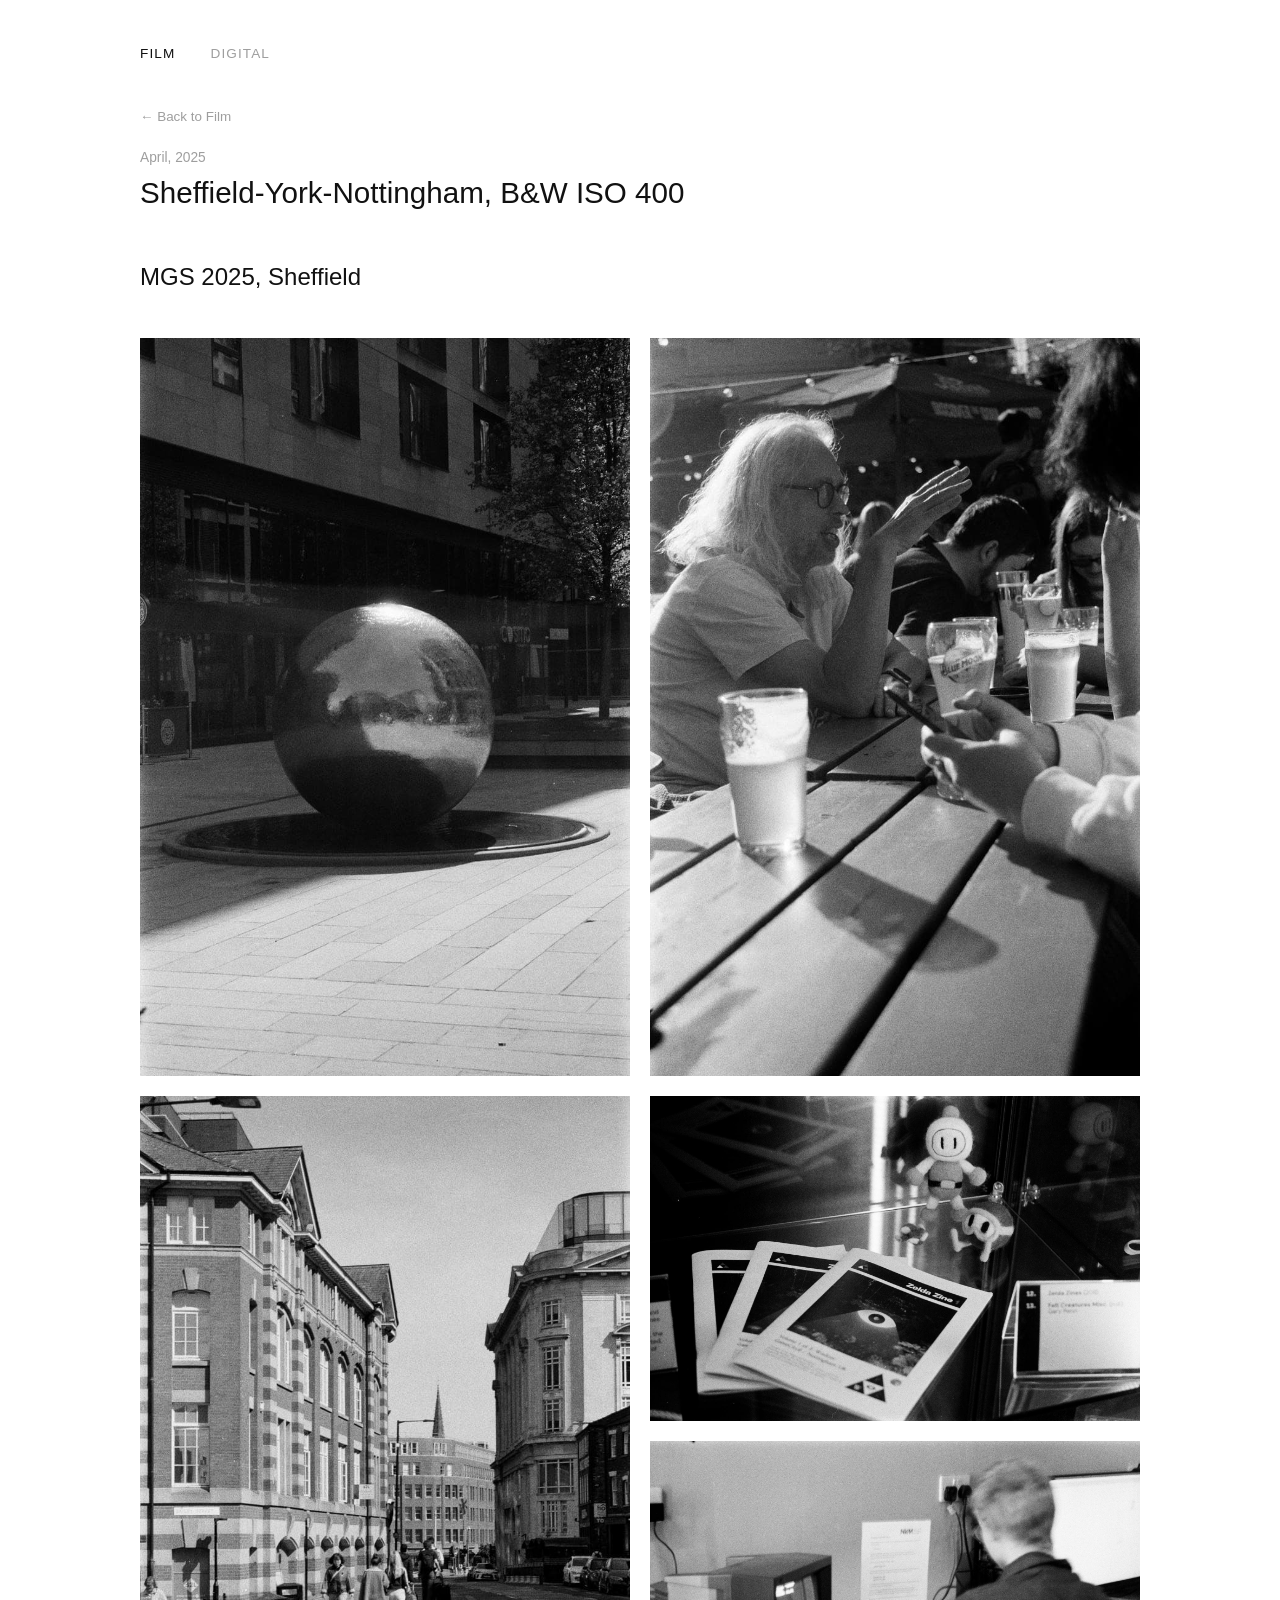
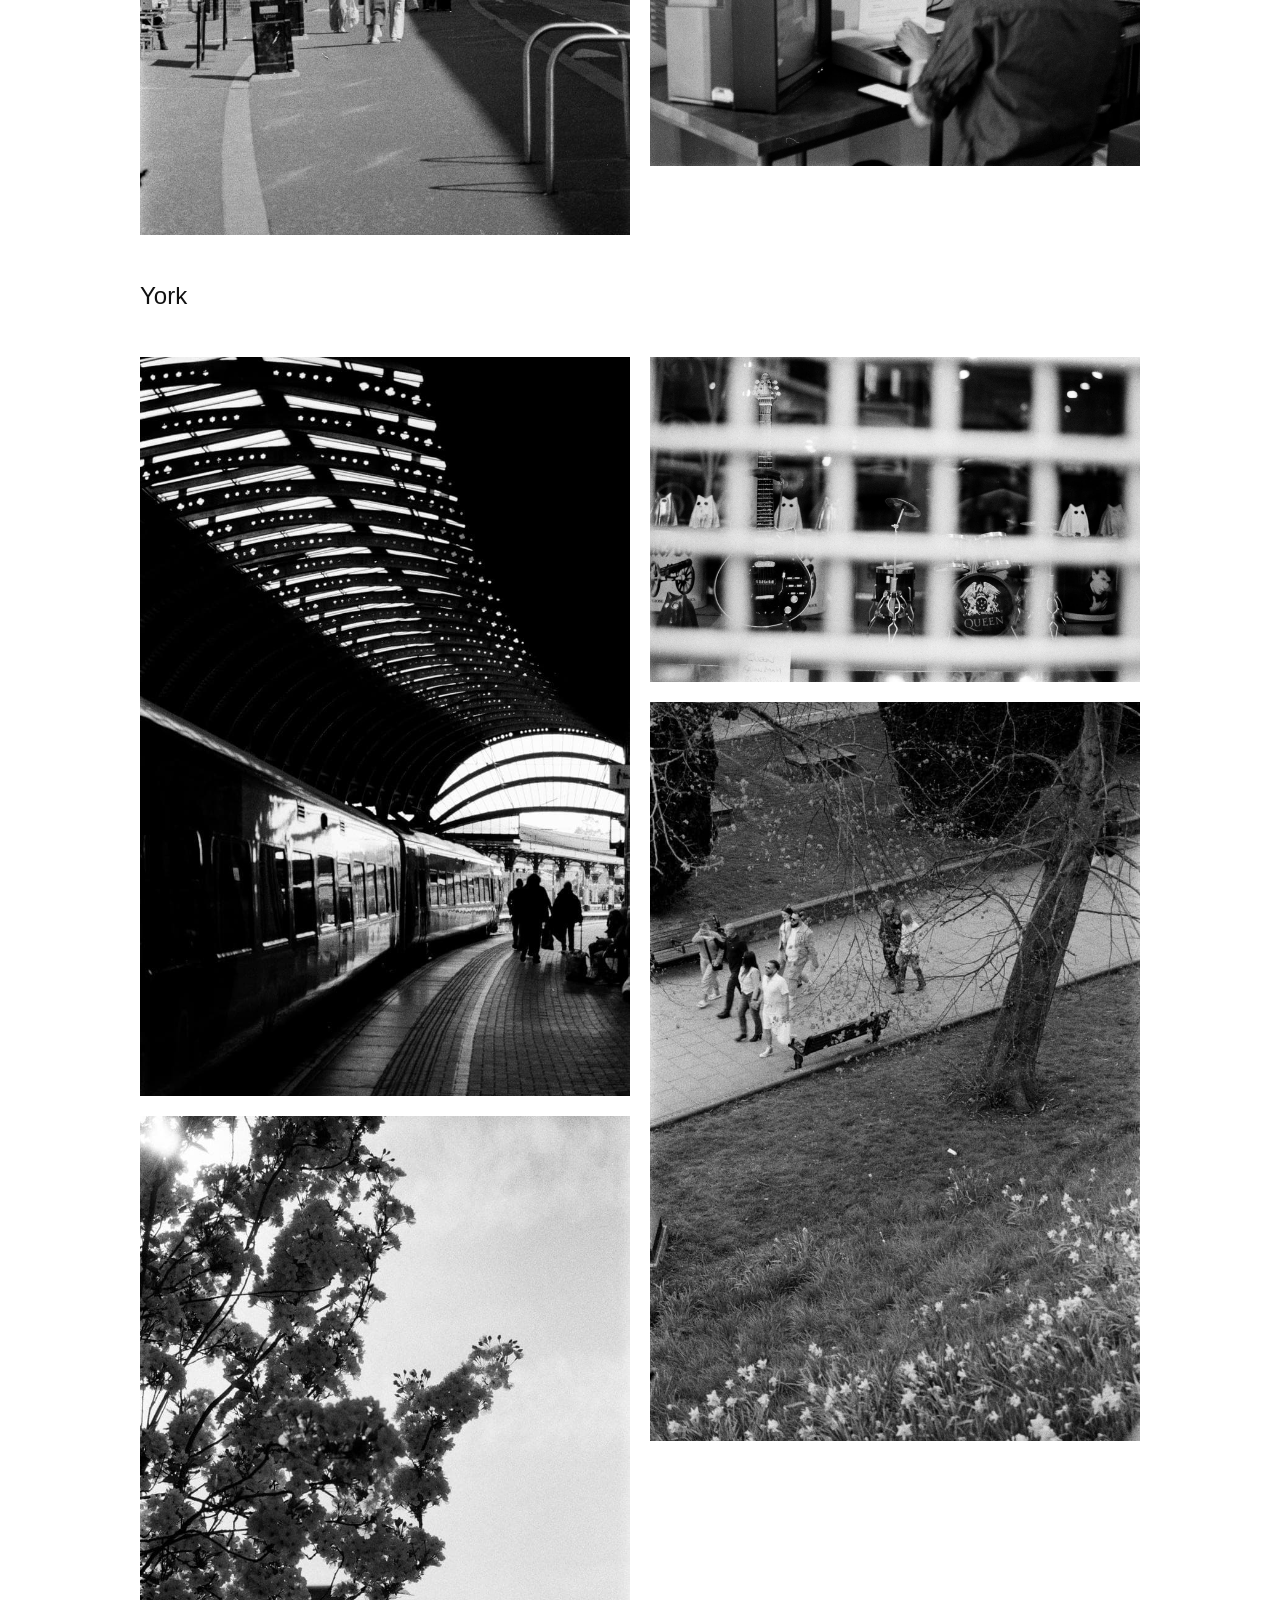
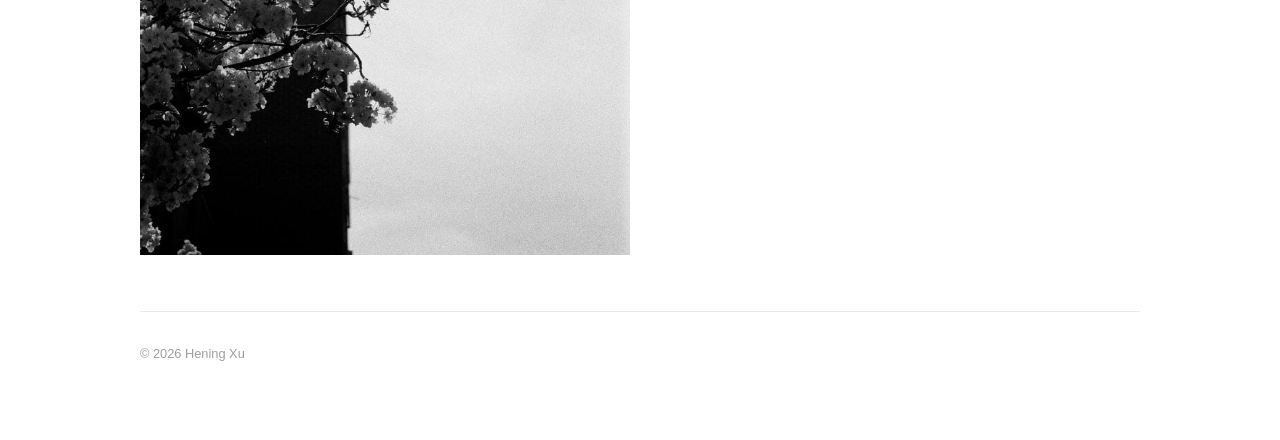
==== gallery/albums/2025_4_Sheffield.html @ 77fc4ff4 "Add files via upload" ====
<!DOCTYPE html>
<html lang="en">
<head>
  <meta charset="UTF-8">
  <meta name="viewport" content="width=device-width, initial-scale=1.0">
  <meta name="color-scheme" content="light dark">
  <meta name="robots" content="noai, noimageai">
  <title>2025 April B&W 400</title>
  <link rel="stylesheet" href="../style.css">
</head>

<body>

  <header class="site-header">
    <nav class="site-nav" aria-label="Main navigation">
      <a href="../index.html" class="active">Film</a>
      <a href="../digital.html">Digital</a>
    </nav>
  </header>

  <main>
    <div class="album-header">
      <a class="back-link" href="../index.html">&larr; Back to Film</a>
      <p class="album-page-date">April, 2025</p>
      <h1 class="album-page-title">Sheffield-York-Nottingham, B&W ISO 400</h1>
    </div>
    

    <div class="album-text">
      <p>MGS 2025, Sheffield</p>
    </div>

    <section class="photo-grid">

      <figure class="photo-item">
        <img src="../photos/2025_4_BW/sheffield_1.jpg" alt="" loading="lazy" decoding="async" draggable="false">
      </figure>

      <figure class="photo-item">
        <img src="../photos/2025_4_BW/sheffield_2.jpg" alt="" loading="lazy" decoding="async" draggable="false">
      </figure>

      <figure class="photo-item">
        <img src="../photos/2025_4_BW/arms.jpg" alt="" loading="lazy" decoding="async" draggable="false">
      </figure>

      <figure class="photo-item">
        <img src="../photos/2025_4_BW/zelda.jpg" alt="" loading="lazy" decoding="async" draggable="false">
      </figure>

      <figure class="photo-item">
        <img src="../photos/2025_4_BW/dan_sheffield.jpg" alt="" loading="lazy" decoding="async" draggable="false">
      </figure>

    </section>


    <div class="album-text">
      <p>York</p>
    </div>

    <section class="photo-grid">

      <figure class="photo-item">
        <img src="../photos/2025_4_BW/york_1.jpg" alt="" loading="lazy" decoding="async" draggable="false">
      </figure>

      <figure class="photo-item">
        <img src="../photos/2025_4_BW/york_2.jpg" alt="" loading="lazy" decoding="async" draggable="false">
      </figure>

      <figure class="photo-item">
        <img src="../photos/2025_4_BW/york_3.jpg" alt="" loading="lazy" decoding="async" draggable="false">
      </figure>

      <figure class="photo-item">
        <img src="../photos/2025_4_BW/york_4.jpg" alt="" loading="lazy" decoding="async" draggable="false">
      </figure>

  </main>

  <footer class="site-footer">
    <p>&copy; 2026 Hening Xu</p>
  </footer>

  <!-- Lightbox Image Viewer (using dialog elmt) -->
  <dialog class="lightbox" id="lightbox" aria-label="Image viewer">
    <button class="lb-btn lb-close" id="lb-close" aria-label="Close">&times;</button>
    <button class="lb-btn lb-prev" id="lb-prev" aria-label="Previous photo">&#8249;</button>
    <div class="lb-stage">
      <img id="lb-img" src="" alt="" draggable="false">
    </div>
    <button class="lb-btn lb-next" id="lb-next" aria-label="Next photo">&#8250;</button>
  </dialog>

  <script src="../lightbox.js"></script>
</body>
</html>
---- gallery/style.css ----
:root {
  color-scheme: light dark;
  --bg: #ffffff;
  --surface: #f2f2f2;
  --text: #111111;
  --muted: #9e9e9e;
  --border: #eaeaea;
  --backdrop: rgba(10, 10, 12, 0.94);
}

@media (prefers-color-scheme: dark) {
  :root {
    --bg: #111214;
    --surface: #1b1d21;
    --text: #f0f0f2;
    --muted: #7c8089;
    --border: #262930;
    --backdrop: rgba(5, 5, 7, 0.96);
  }
}

* {
  box-sizing: border-box;
}

body {
  margin: 0 auto;
  max-width: 66rem;
  padding: 2.75rem 1.75rem 4rem;
  background-color: var(--bg);
  color: var(--text);
  font-family: "Helvetica Neue", Helvetica, Arial, system-ui, sans-serif;
  line-height: 1.5;
}

.site-header {
  margin-bottom: 2.5rem;
}

.site-nav {
  display: flex;
  flex-wrap: wrap;
  gap: 2.2rem;
}

.site-nav a {
  text-decoration: none;
  font-size: 0.85rem;
  font-weight: 500;
  letter-spacing: 0.08em;
  text-transform: uppercase;
  color: var(--muted);
  transition: color 0.15s ease;
}

.site-nav a:hover,
.site-nav a.active {
  color: var(--text);
}

.block-list {
  display: flex;
  flex-direction: column;
  gap: 14px;
}

.album-block {
  position: relative;
  display: block;
  width: 100%;
  aspect-ratio: 16 / 9; 
  overflow: hidden;
  text-decoration: none;
  background-color: var(--surface);
}

.album-block img {
  width: 100%;
  height: 100%;
  object-fit: cover;
  display: block;
  user-select: none;
  -webkit-user-drag: none;
  transition: transform 0.65s ease;
}

/* Hover-triggered darkening overlay and date heading */
.album-overlay {
  position: absolute;
  inset: 0;
  display: flex;
  flex-direction: column;
  justify-content: center;
  align-items: flex-start;
  padding: 0 10%;
  background-color: rgba(0, 0, 0, 0.42);
  color: #ffffff;
  opacity: 0;
  transition: opacity 0.28s ease;
}

.album-block:hover .album-overlay,
.album-block:focus-visible .album-overlay {
  opacity: 1;
}

.album-block:hover img {
  transform: scale(1.015);
}

.album-date {
  display: block;
  font-size: 0.82rem;
  font-weight: 400;
  letter-spacing: 0.02em;
  opacity: 0.92;
  margin-bottom: 0.2rem;
}

.album-title {
  margin: 0;
  font-size: clamp(1.6rem, 3.2vw, 2.35rem);
  font-weight: 400;
  letter-spacing: -0.01em;
  line-height: 1.15;
}


.album-header {
  margin-bottom: 2rem;
}

.back-link {
  display: inline-block;
  margin-bottom: 1.25rem;
  font-size: 0.84rem;
  color: var(--muted);
  text-decoration: none;
}

.back-link:hover {
  color: var(--text);
}

.album-page-date {
  margin: 0 0 0.2rem;
  font-size: 0.86rem;
  color: var(--muted);
}

.album-page-title {
  margin: 0;
  font-size: 1.85rem;
  font-weight: 400;
}

/* Album Detail Page */
.photo-grid {
  column-count: 2;
  column-gap: 1.25rem;
}

.photo-item {
  break-inside: avoid;
  margin: 0 0 1.25rem;
  cursor: zoom-in;
}

.photo-item img {
  display: block;
  width: 100%;
  height: auto;
  background-color: var(--surface);
  user-select: none;
  -webkit-user-drag: none;
  transition: opacity 0.2s ease;
}

.photo-item:hover img {
  opacity: 0.92;
}

.site-footer {
  margin-top: 3.5rem;
  padding-top: 1.25rem;
  border-top: 1px solid var(--border);
  font-size: 0.8rem;
  color: var(--muted);
}

/* full-width photo*/
.photo-item.full-width {
    column-span: all;
}

/* lightbox */
.lightbox {
  padding: 0;
  border: none;
  background: transparent;
  width: 100vw;
  height: 100vh;
  max-width: 100vw;
  max-height: 100vh;
}

.lightbox::backdrop {
  background: var(--backdrop);
}

.lightbox[open] {
  display: flex;
  align-items: center;
  justify-content: center;
}

.lb-stage {
  max-width: min(90vw, 1280px);
  max-height: 90vh;
  padding: 1rem;
}

.lb-stage img {
  max-width: 100%;
  max-height: 86vh;
  width: auto;
  height: auto;
  object-fit: contain;
  display: block;
  user-select: none;
  -webkit-user-drag: none;
}

.lb-btn {
  position: fixed;
  border: none;
  background: transparent;
  color: rgba(255, 255, 255, 0.72);
  cursor: pointer;
  line-height: 1;
  padding: 0.5rem 0.8rem;
  transition: color 0.15s ease;
}

.lb-btn:hover {
  color: #ffffff;
}

.lb-close {
  top: 1rem;
  right: 1.25rem;
  font-size: 2rem;
}

.lb-prev,
.lb-next {
  top: 50%;
  transform: translateY(-50%);
  font-size: 2.5rem;
}

.lb-prev {
  left: 0.75rem;
}

.lb-next {
  right: 0.75rem;
}

/* On touchscreen devices (hover states unavailable), text remains visible by default, with a subtle top-to-bottom gradient applied to prevent it from being obscured. */
@media (hover: none) {
  .album-overlay {
    opacity: 1;
    background: linear-gradient(
      to bottom,
      rgba(0, 0, 0, 0.48) 0%,
      rgba(0, 0, 0, 0.1) 55%,
      rgba(0, 0, 0, 0) 100%
    );
  }
}

/* adaptation for mobile phones */
@media (max-width: 640px) {
  body {
    padding: 2rem 1rem 3rem;
  }

  .album-block {
    aspect-ratio: 16 / 10;
  }

  .album-overlay {
    padding: 1.25rem 1.4rem;
  }

  .photo-grid {
    column-count: 1;
  }
}

.album-text {
  max-width: 38rem;    
  margin: 2.5rem 0;    
  font-size: 1.5rem;
  line-height: 1.75;
  color: var(--text);
}

.album-text p {
  margin: 0 0 0.85rem;
}

.album-text p:last-child {
  margin-bottom: 0;
}
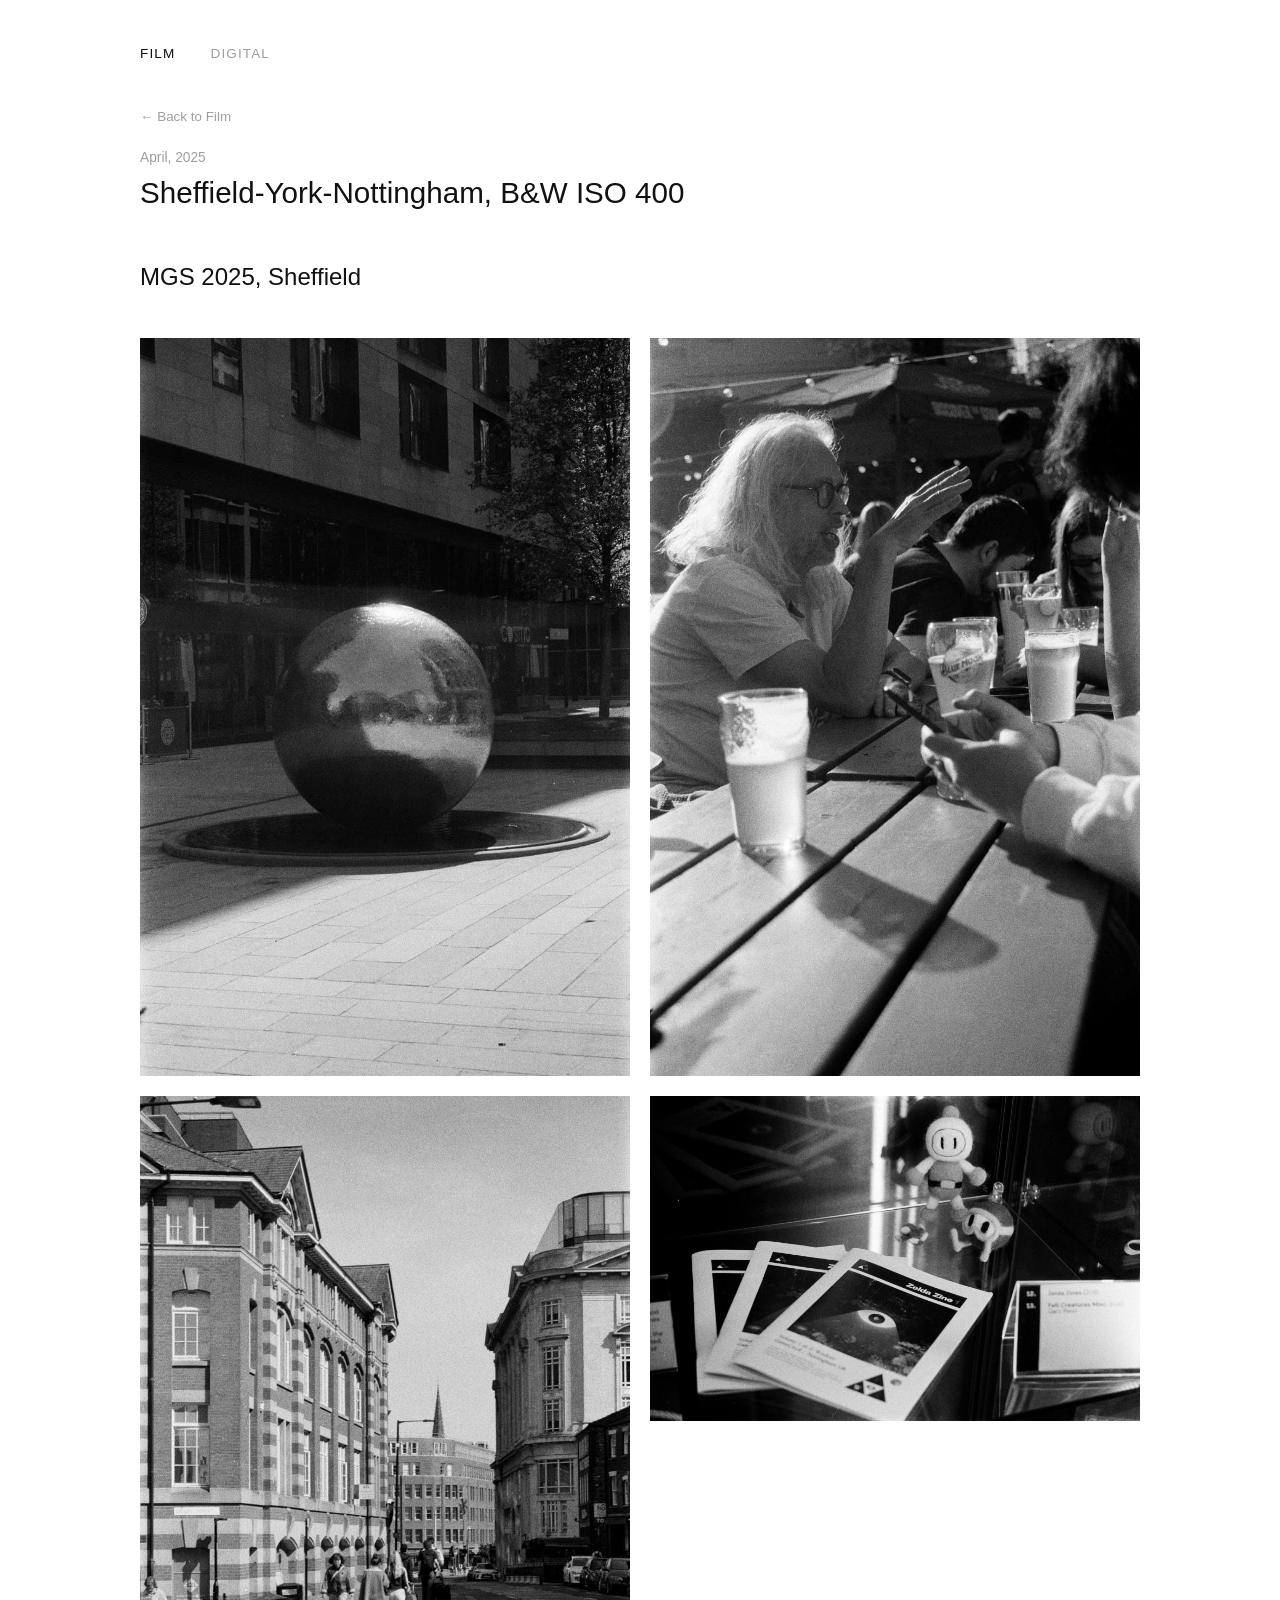
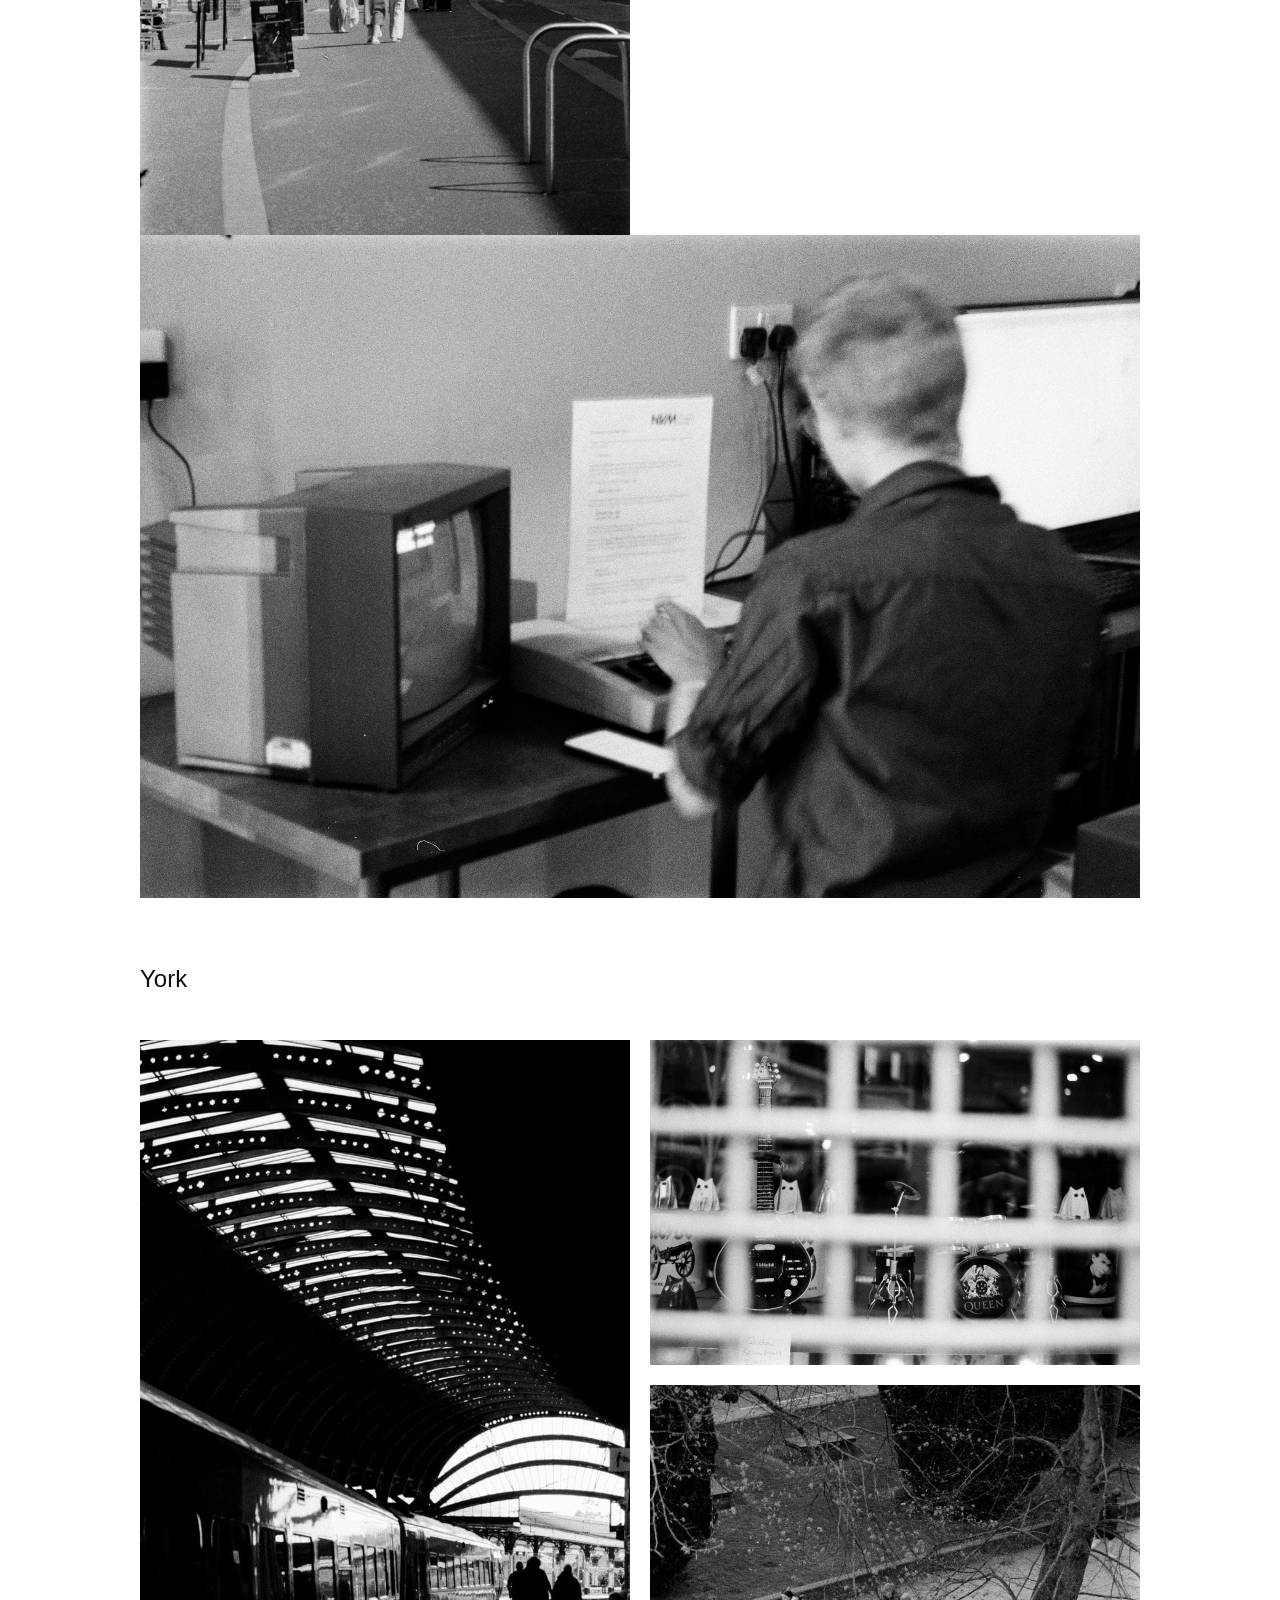
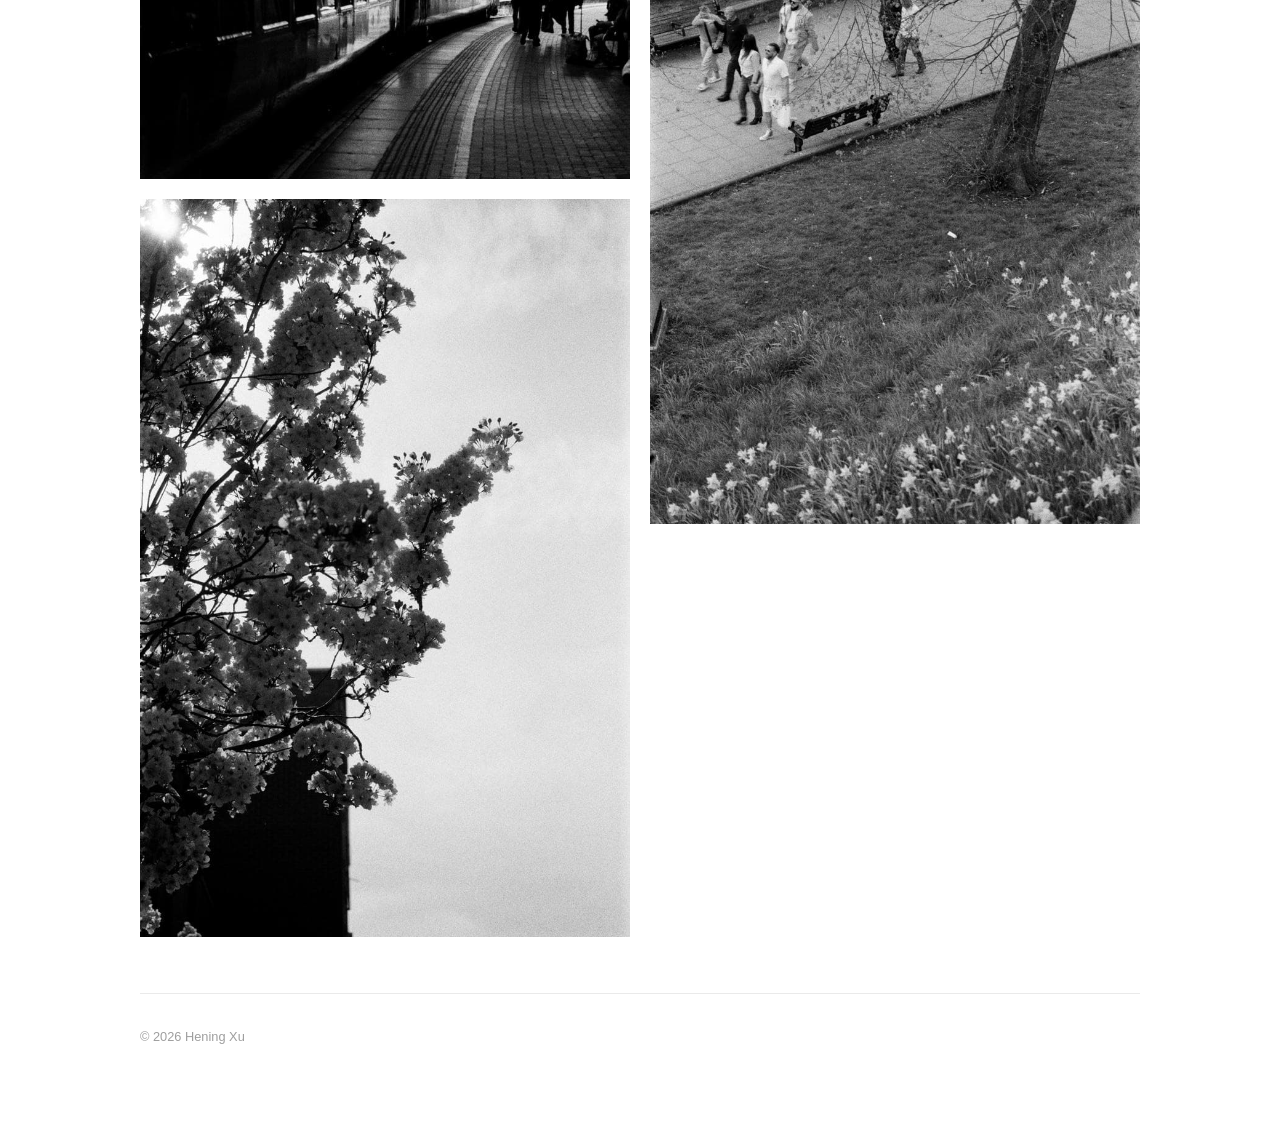
==== commit b968419d: "Update 2025_4_Sheffield.html" ====
--- a/gallery/albums/2025_4_Sheffield.html
+++ b/gallery/albums/2025_4_Sheffield.html
@@ -48,7 +48,7 @@
         <img src="../photos/2025_4_BW/zelda.jpg" alt="" loading="lazy" decoding="async" draggable="false">
       </figure>
 
-      <figure class="photo-item">
+      <figure class="photo-item full-width">
         <img src="../photos/2025_4_BW/dan_sheffield.jpg" alt="" loading="lazy" decoding="async" draggable="false">
       </figure>
 
@@ -95,4 +95,4 @@
 
   <script src="../lightbox.js"></script>
 </body>
-</html>+</html>
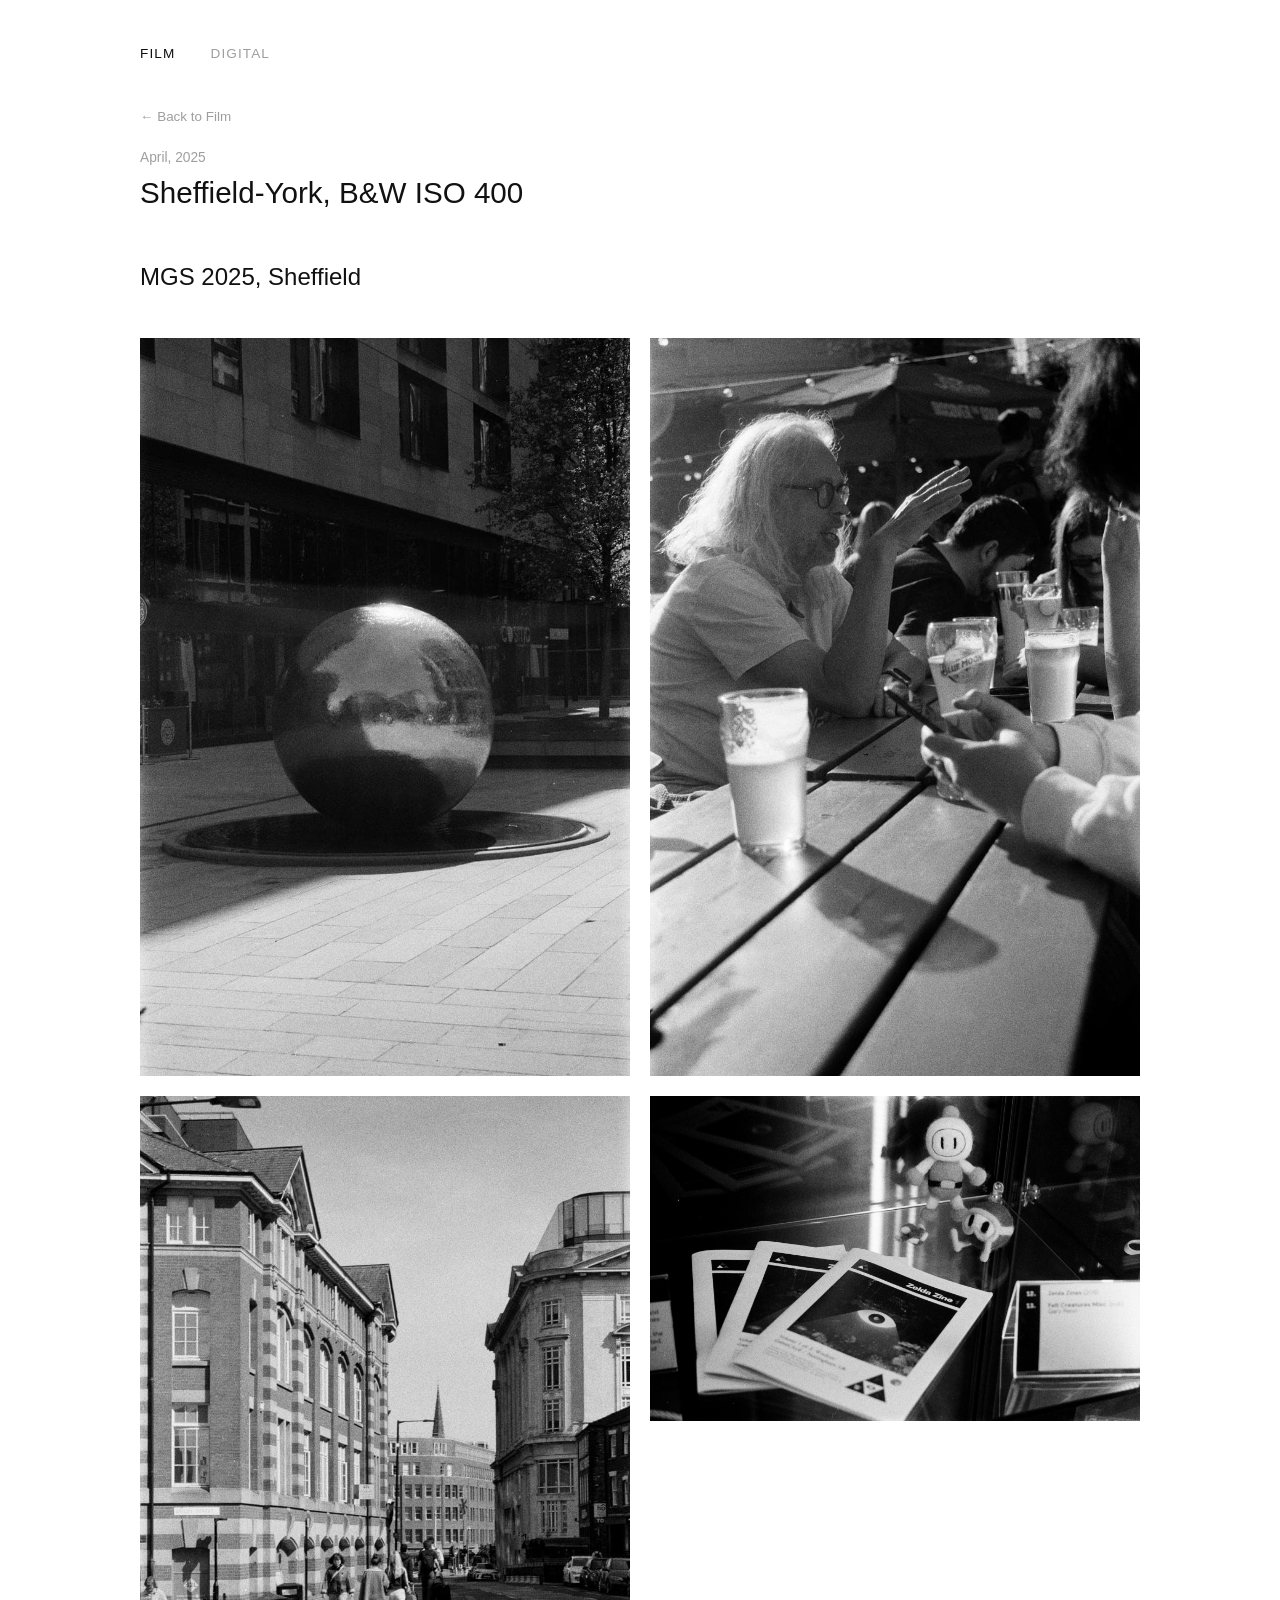
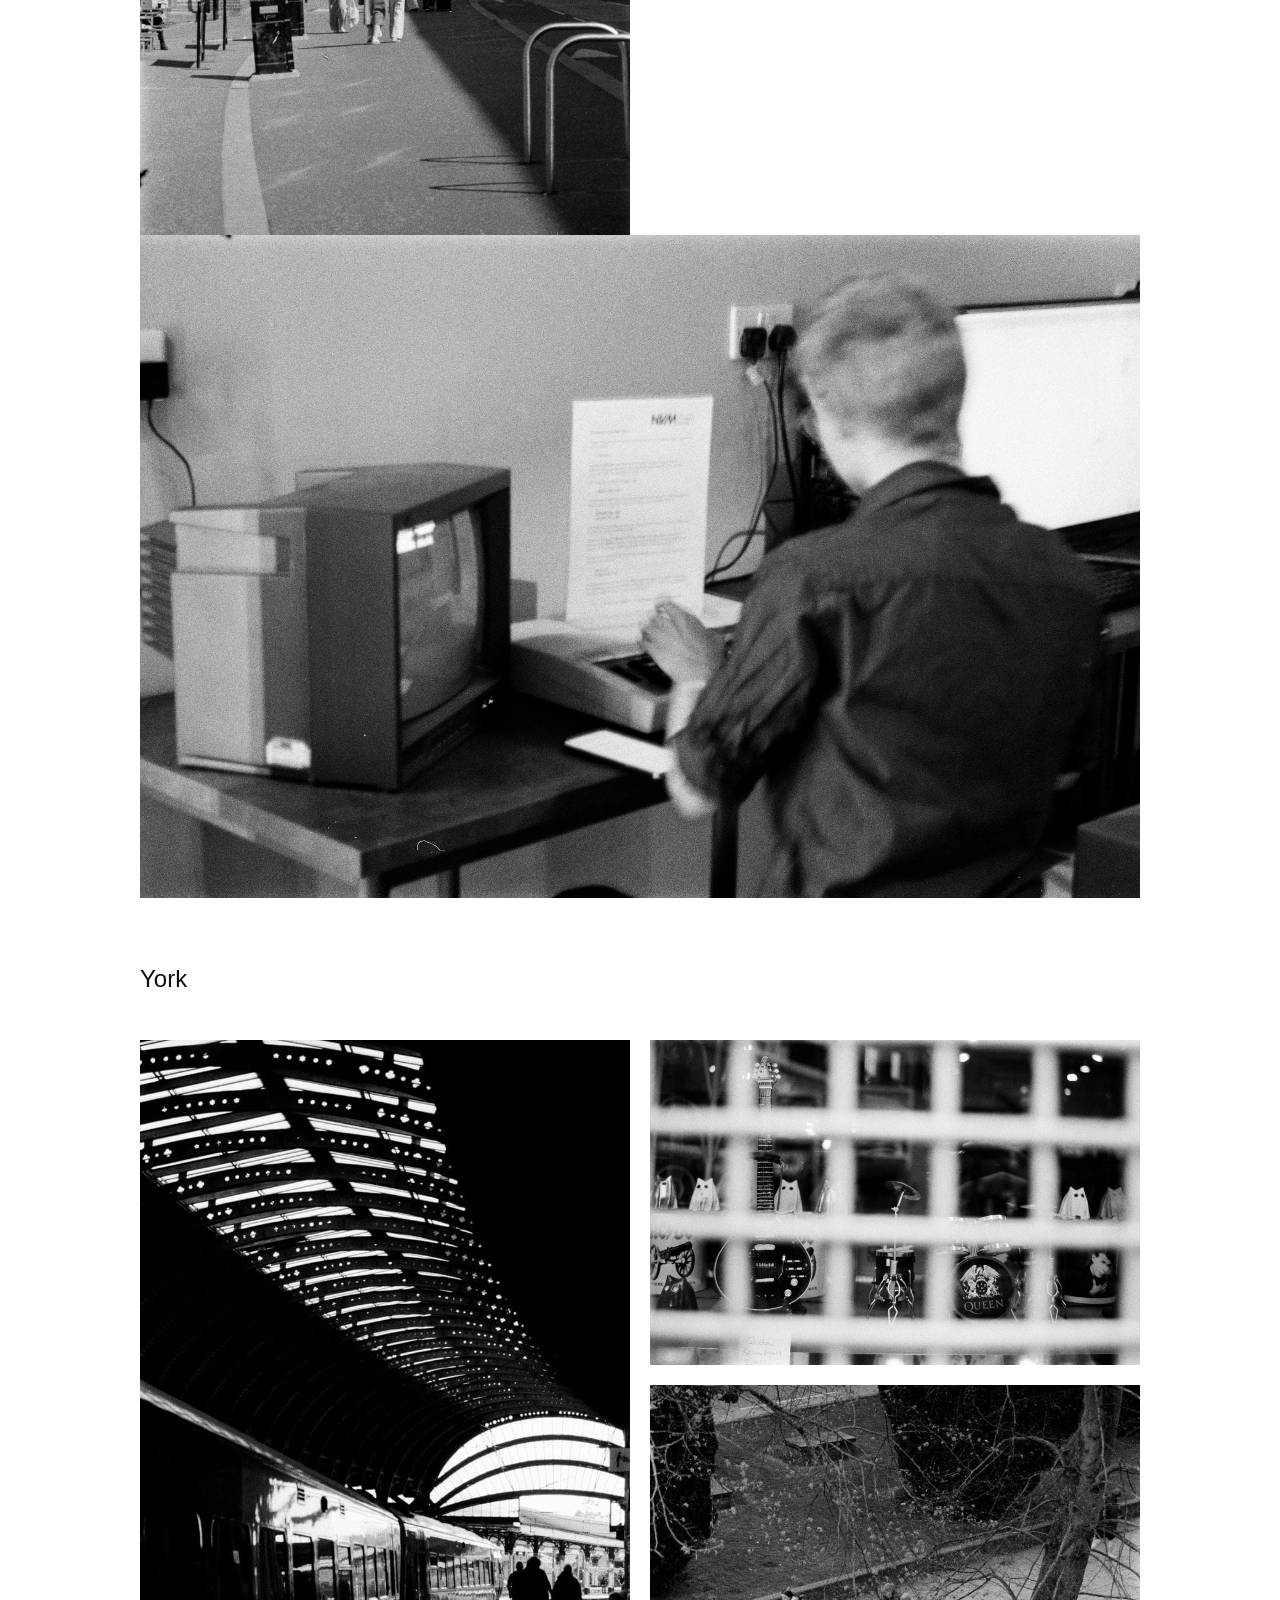
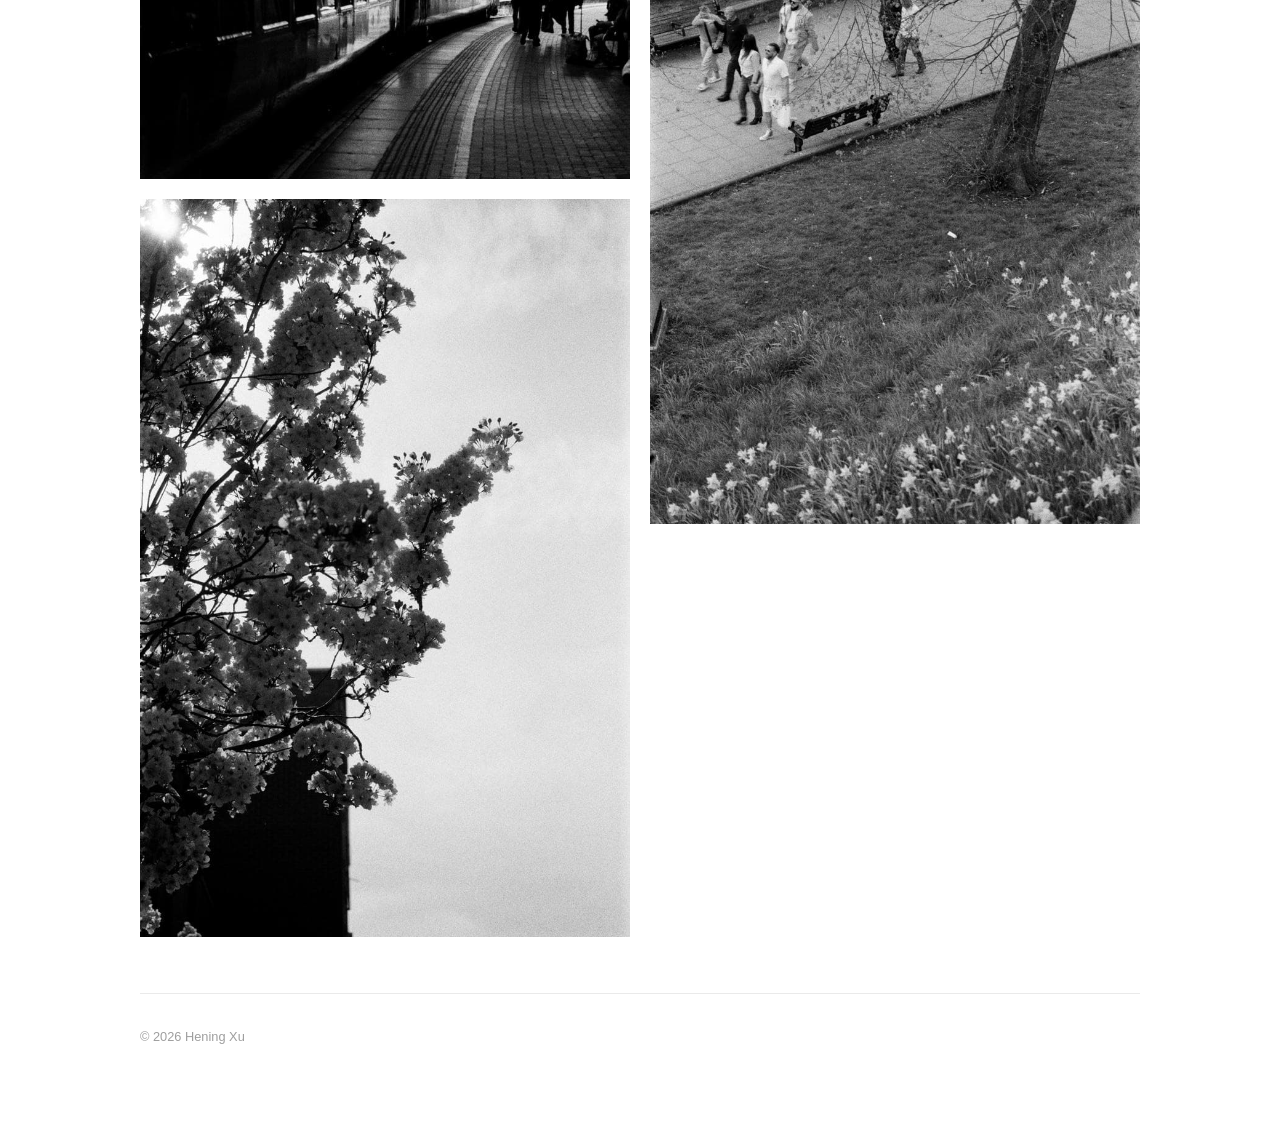
==== commit 1660180d: "Update 2025_4_Sheffield.html" ====
--- a/gallery/albums/2025_4_Sheffield.html
+++ b/gallery/albums/2025_4_Sheffield.html
@@ -22,7 +22,7 @@
     <div class="album-header">
       <a class="back-link" href="../index.html">&larr; Back to Film</a>
       <p class="album-page-date">April, 2025</p>
-      <h1 class="album-page-title">Sheffield-York-Nottingham, B&W ISO 400</h1>
+      <h1 class="album-page-title">Sheffield-York, B&W ISO 400</h1>
     </div>
     
 
